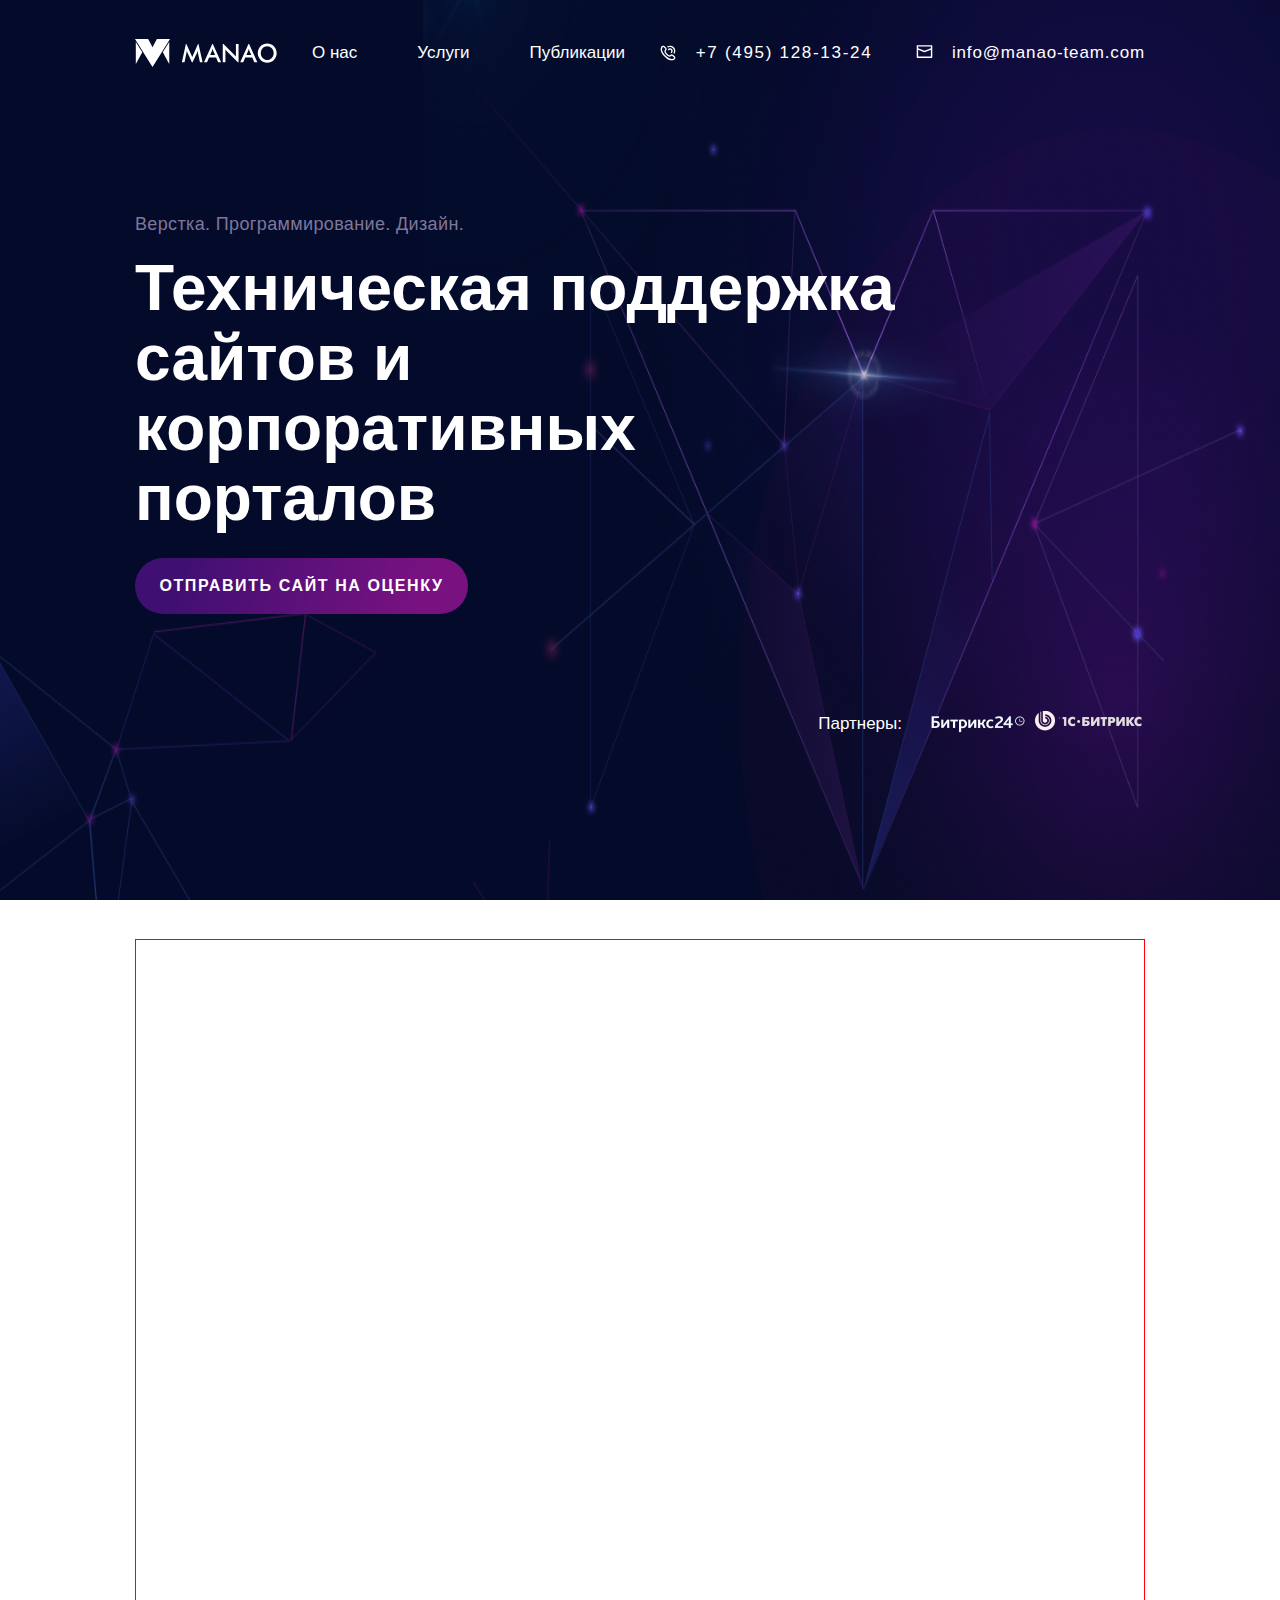
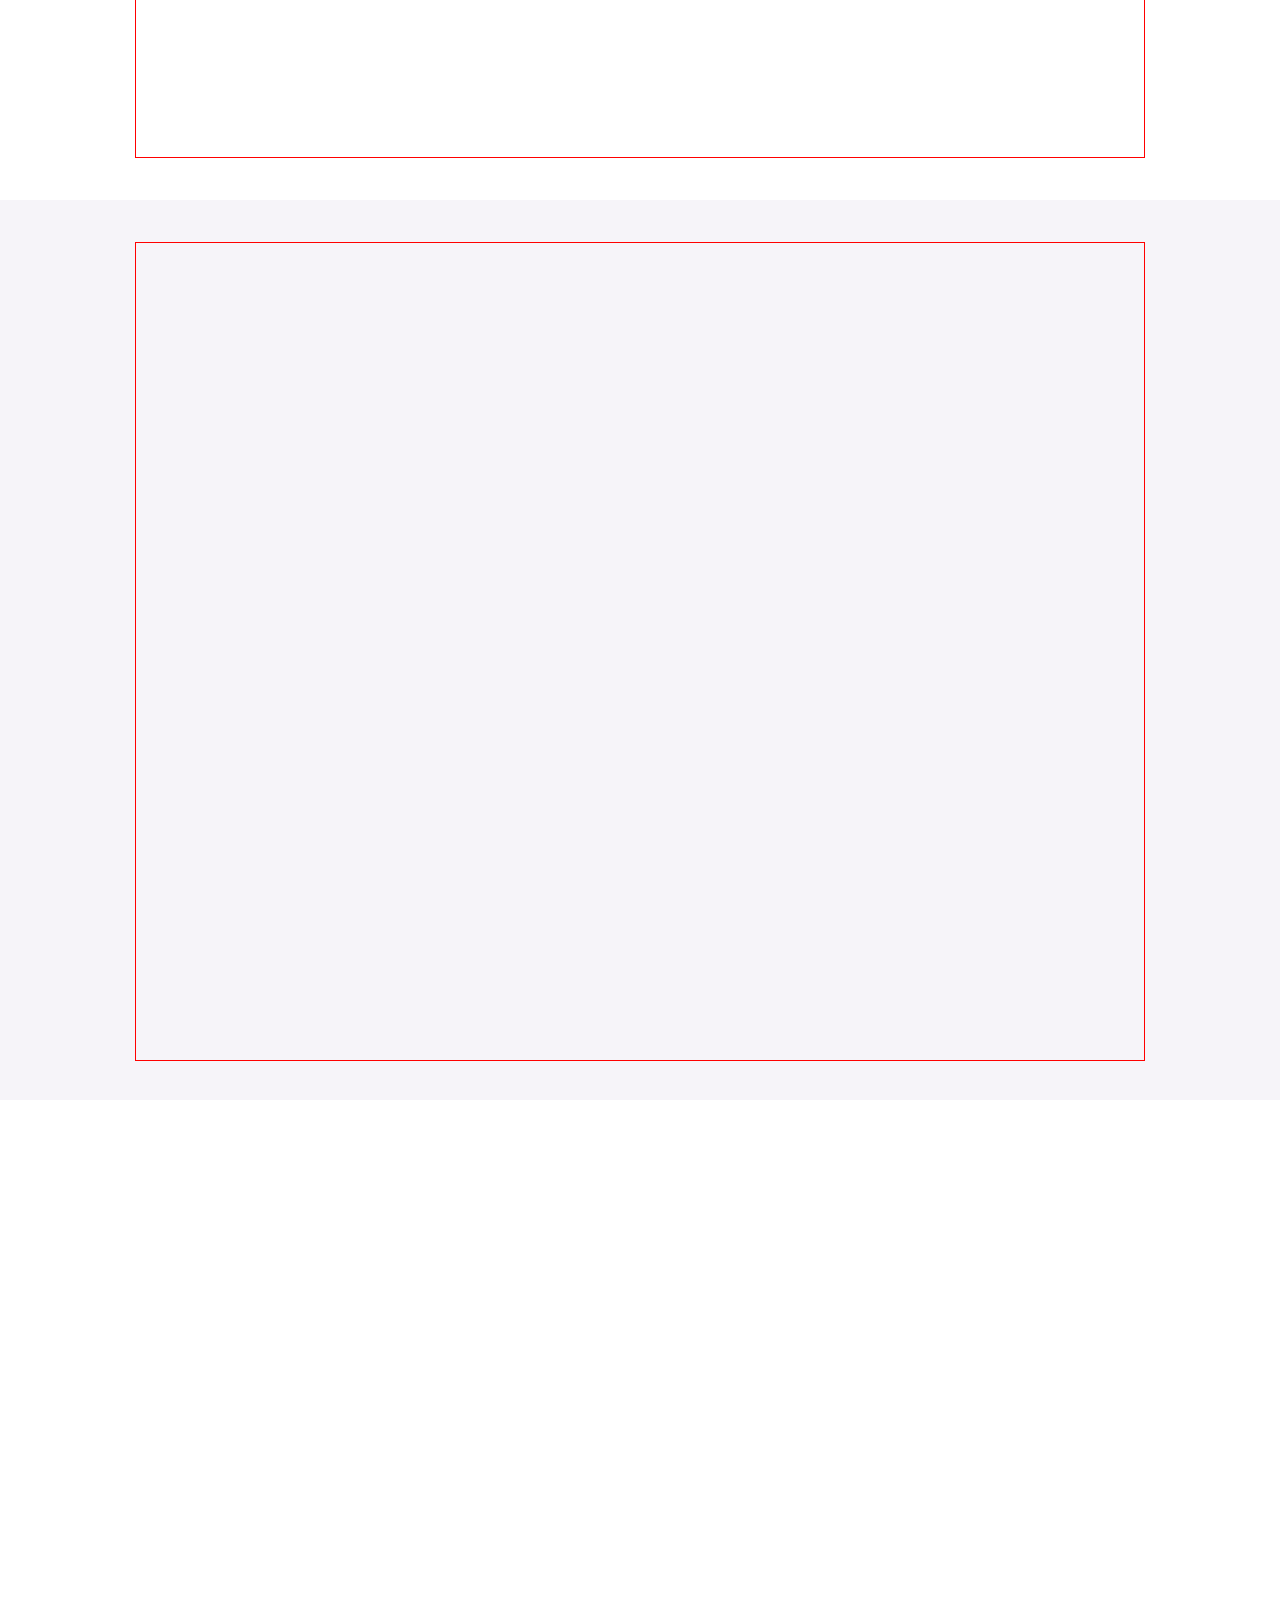
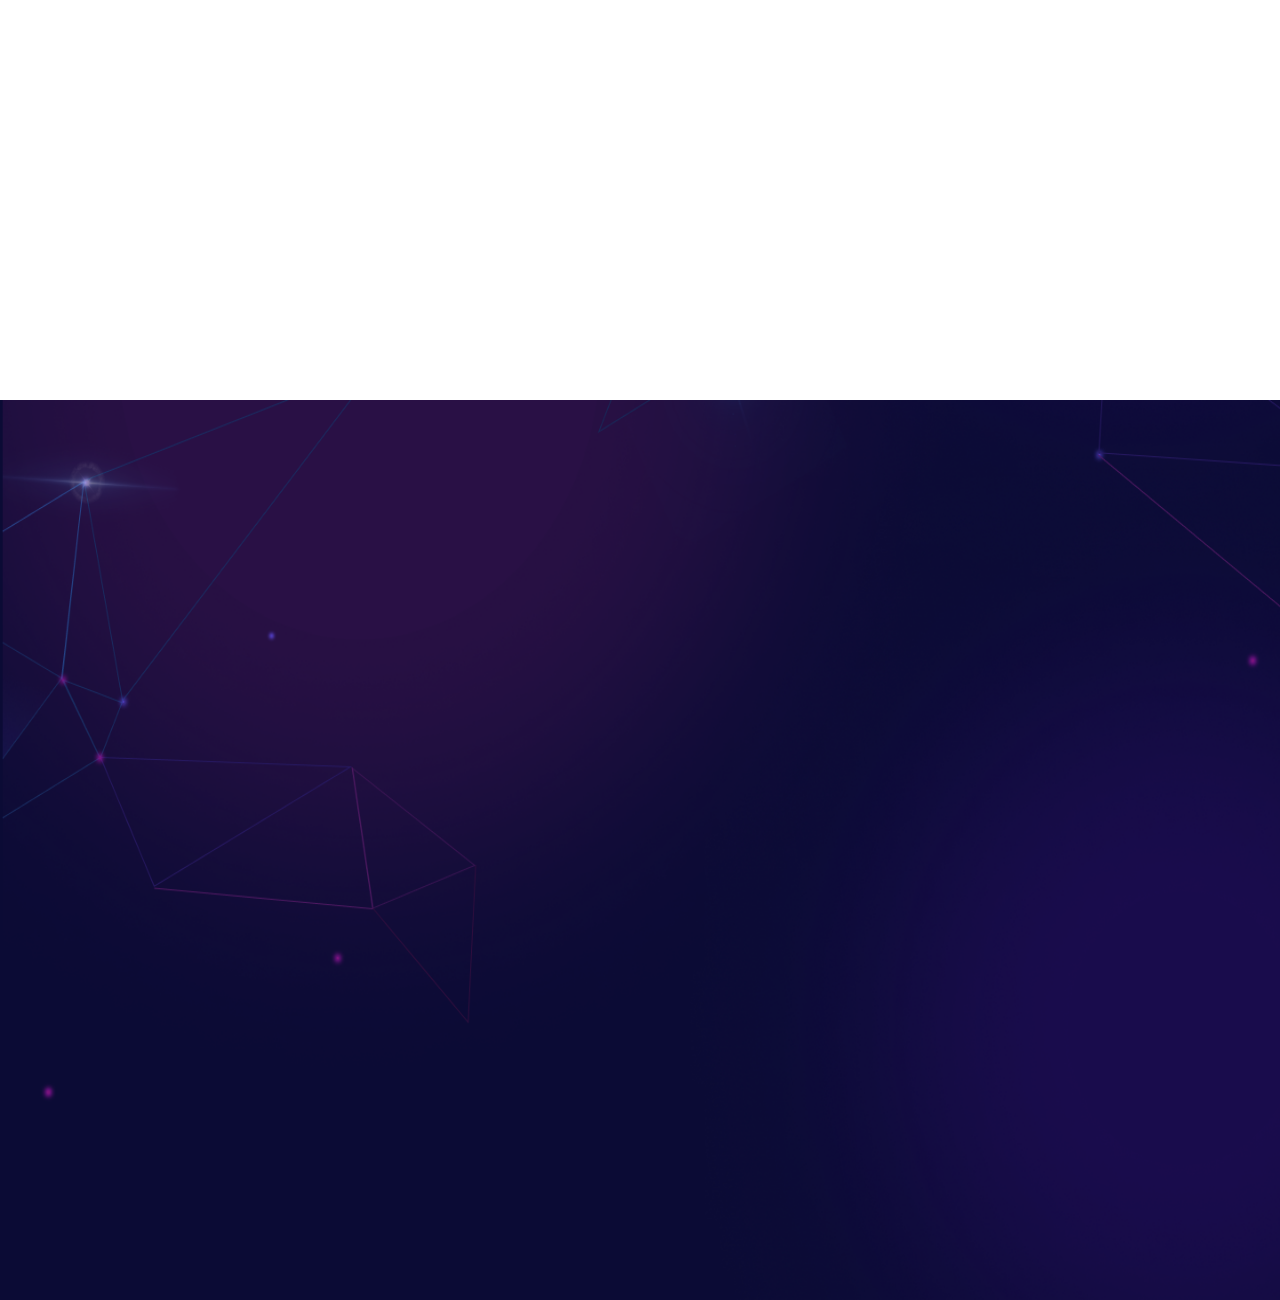
==== html/index.html @ c794deff "start main page, others-blank" ====
<!DOCTYPE html>
<html lang="ru">
<head>
     <title>ManaoDev</title>
     <meta charset="UTF-8">
     <meta http-equiv="X-UA-Compatible" content="IE=edge">
     <meta name="viewport" content="width=device-width, initial-scale=1.0">
     <link rel="stylesheet" type="text/css" href="../css/style.css">
     <link href="http://fonts.cdnfonts.com/css/tt-commons" rel="stylesheet">
     <link href="http://fonts.cdnfonts.com/css/pragmatica-extralight" rel="stylesheet">
     <script src="https://code.jquery.com/jquery-3.5.0.js"></script>
</head>
<body>
     <div class="main-container">
          <div class="main">
               <header class="header">
                    <div class="header__parts header-logo">
                         <img src="../resource/img/logoIMG.svg" alt="logoIMG">
                         <img src="../resource/img/logo.svg" alt="logotext">
                    </div>
                    <div class="header__parts header-menu">
                         <div class="header-menu__links">О нас</div>
                         <div class="header-menu__links">Услуги</div>
                         <div class="header-menu__links">Публикации</div>
                    </div>
                    <div class="header__parts header-info">
                         <div class="header-info__tel">
                              <img src="../resource/img/tel.svg" alt="tel">
                              <span>+7 (495) 128-13-24</span>
                         </div>
                         <div class="header-info__mail">
                              <img src="../resource/img/mail.svg" alt="mail">
                              <span>info@manao-team.com</span>
                         </div>
                    </div>
               </header>
               <div class="main__content">
                    <span class="small-text">Верстка. Программирование. Дизайн.</span>
                    <span class="h-text">Техническая поддержка сайтов и корпоративных порталов</span>
                    <div class="send-btn">Отправить сайт на оценку</div>
               </div>
               <div class="main__footer">
                    <span class="main__footer-text">Партнеры:</span>
                    <img src="../resource/img/bitrix.png" alt="bitrix">
                    <img src="../resource/img/1cLogo.png" alt="1cLogo">
                    <img src="../resource/img/1cLogo2.png" alt="1cLogo2">
               </div>
          </div>
          
     </div>
     <div class="about-container">
          <div class="about"></div>
     </div>
     <div class="serv-container">
          <div class="serv"></div>
     </div>
     <div class="public-container">
          <div class="public"></div>
     </div>
     <div class="send-container">
          <div class="send"></div>
     </div>
     <footer></footer>
</body>
<script src="../js/script.js"></script>
</html>
---- css/style.css ----
@charset "UTF-8";
/*Обнуление*/
* {
  padding: 0;
  margin: 0;
  border: 0;
}

*, *:before, *:after {
  box-sizing: border-box;
}

:focus, :active {
  outline: none;
}

a:focus, a:active {
  outline: none;
}

nav, footer, header, aside {
  display: block;
}

html, body {
  height: 100%;
  width: 100%;
  font-size: 100%;
  line-height: 1;
  font-size: 14px;
  -ms-text-size-adjust: 100%;
  -moz-text-size-adjust: 100%;
  -webkit-text-size-adjust: 100%;
}

input, button, textarea {
  font-family: inherit;
}

input::-ms-clear {
  display: none;
}

button {
  cursor: pointer;
}

button::-moz-focus-inner {
  padding: 0;
  border: 0;
}

a, a:visited {
  text-decoration: none;
}

a:hover {
  text-decoration: none;
}

ul li {
  list-style: none;
}

img {
  vertical-align: top;
}

h1, h2, h3, h4, h5, h6 {
  font-size: inherit;
  font-weight: inherit;
}

/*--------------------*/
body {
  width: 100%;
  height: 100%;
}

.send-container, .public-container, .serv-container, .about-container, .main-container {
  padding: 39px 135px 42px;
  font-size: 16px;
  width: 100%;
  height: 100%;
  background-position: 0 0;
  background-repeat: no-repeat;
  background-size: 100% 100%;
}

.main-container {
  background-image: url("../resource/img/banner.png");
}

.main, .about, .serv, .public, .send {
  display: flex;
  font-style: normal;
}

.main {
  display: flex;
  flex-direction: column;
  font-family: "TT Commons", sans-serif;
  font-weight: 500;
  font-size: 17px;
  line-height: 16px;
  color: #FFFFFF;
}
.main__content {
  display: flex;
  flex-direction: column;
}
.main__content * {
  cursor: default;
}
.main__footer {
  display: flex;
  flex-direction: row;
  justify-content: flex-end;
  align-items: center;
  margin-top: 97px;
}
.main__footer-text {
  font-size: "TT Commons", sans-serif;
  font-weight: 400;
  font-size: 17px;
  line-height: 24px;
  margin-right: 22px;
  cursor: default;
}

.header {
  display: flex;
  flex-direction: row;
  width: 100%;
  justify-content: space-between;
  align-items: center;
}
.header__parts {
  display: flex;
}

.header-logo img:last-child {
  margin-left: 9.64px;
}

.header-menu__links {
  cursor: pointer;
  transition: 0.3s;
}
.header-menu__links:hover {
  color: #7E779A;
}
.header-menu__links:nth-child(2) {
  margin: 0px 60px;
}

.header-info {
  cursor: default;
}
.header-info__tel {
  letter-spacing: 0.1em;
  margin-right: 44px;
}
.header-info__mail {
  letter-spacing: 0.05em;
}
.header-info img {
  margin-right: 13px;
}

.small-text {
  display: flex;
  font-family: "Pragmatica ExtraLight", sans-serif;
  font-weight: 400;
  font-size: 18px;
  line-height: 26px;
  letter-spacing: 0.02em;
  color: #7E779A;
  margin-top: 144px;
}

.h-text {
  display: flex;
  font-weight: 700;
  font-size: 64px;
  line-height: 70px;
  max-width: 794px;
  margin-top: 16px;
}

.send-btn {
  display: flex;
  background: linear-gradient(105.96deg, #3F0F72 13.07%, #791281 85.2%);
  border-radius: 90px;
  width: 333px;
  height: 56px;
  font-weight: 600;
  font-size: 16px;
  line-height: 14px;
  letter-spacing: 0.1em;
  text-transform: uppercase;
  justify-content: center;
  align-items: center;
  cursor: pointer;
  margin-top: 25px;
}

.serv-container {
  background: #F6F4F9;
  transform: matrix(1, 0, 0, -1, 0, 0);
}

.send-container {
  background-image: url("../resource/img/sendBG.png");
}

.about {
  height: 100%;
  border: 1px solid red;
}

.serv {
  height: 100%;
  border: 1px solid red;
}
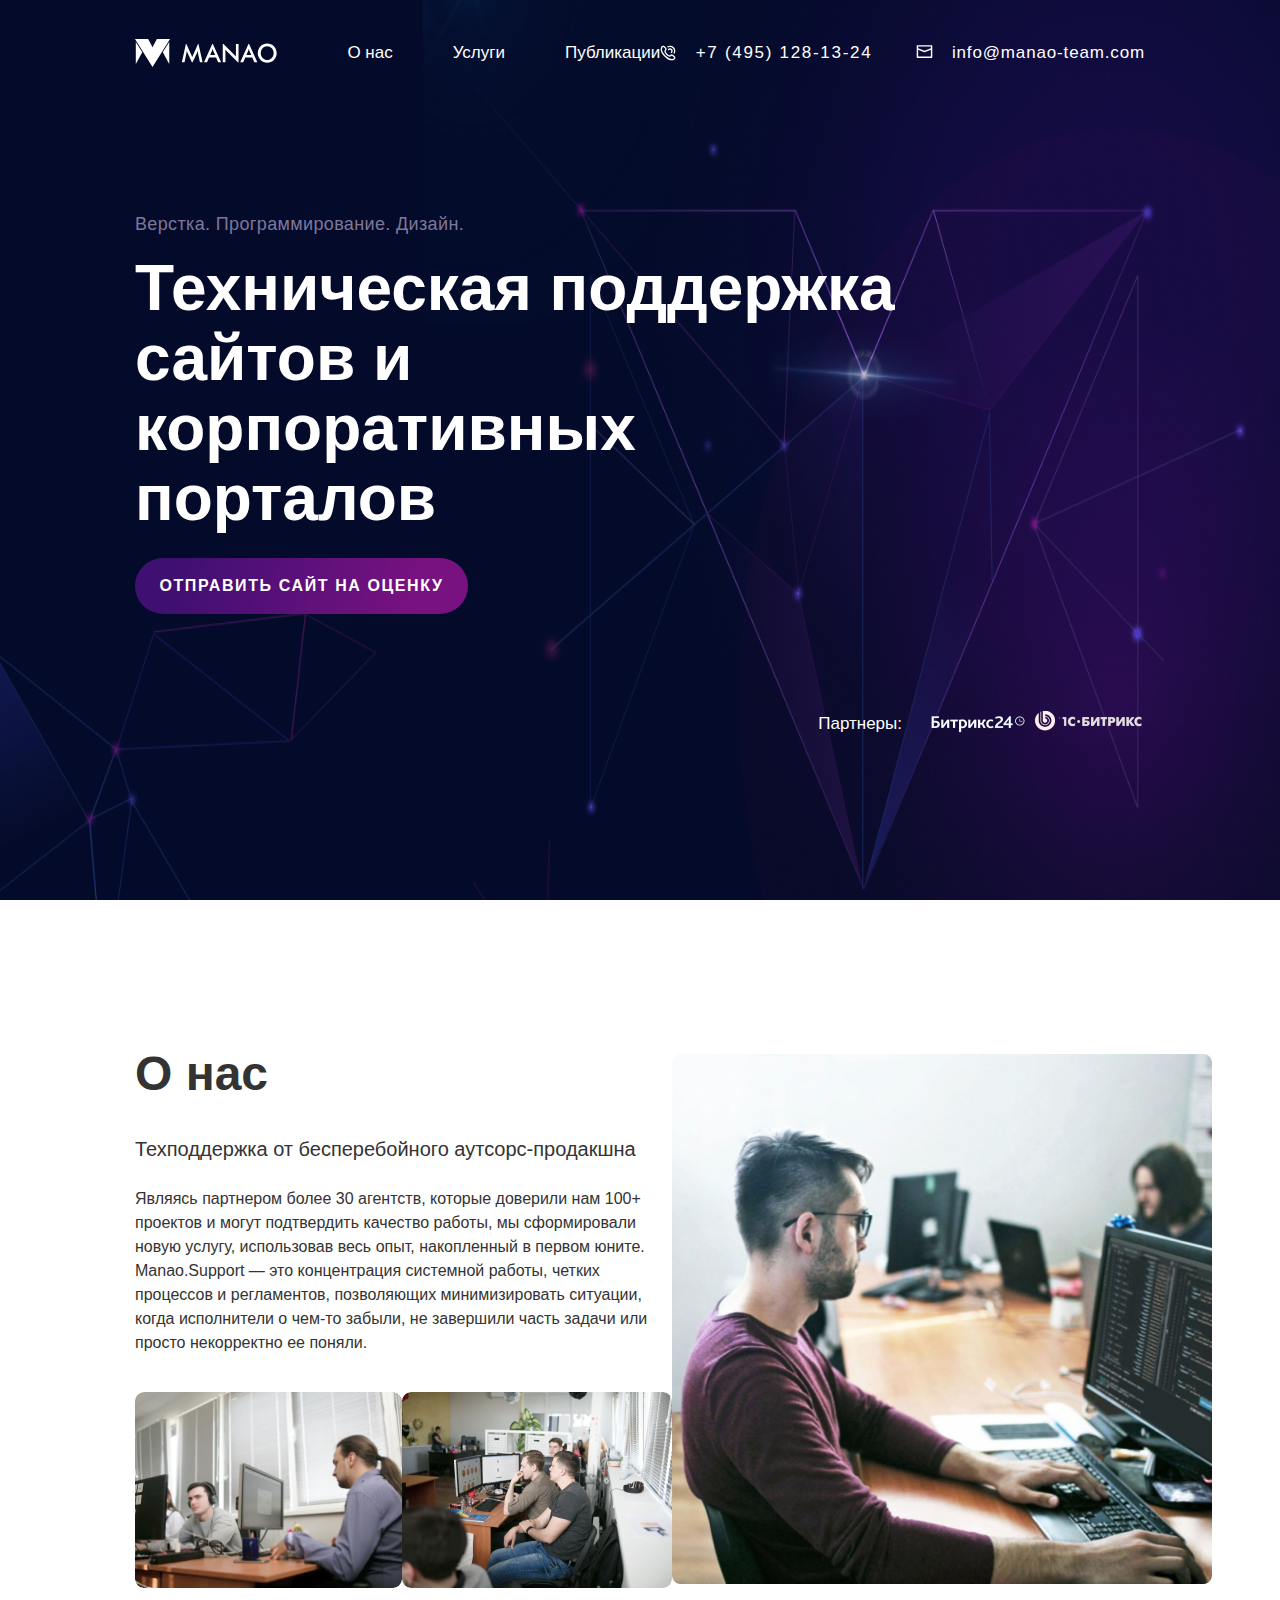
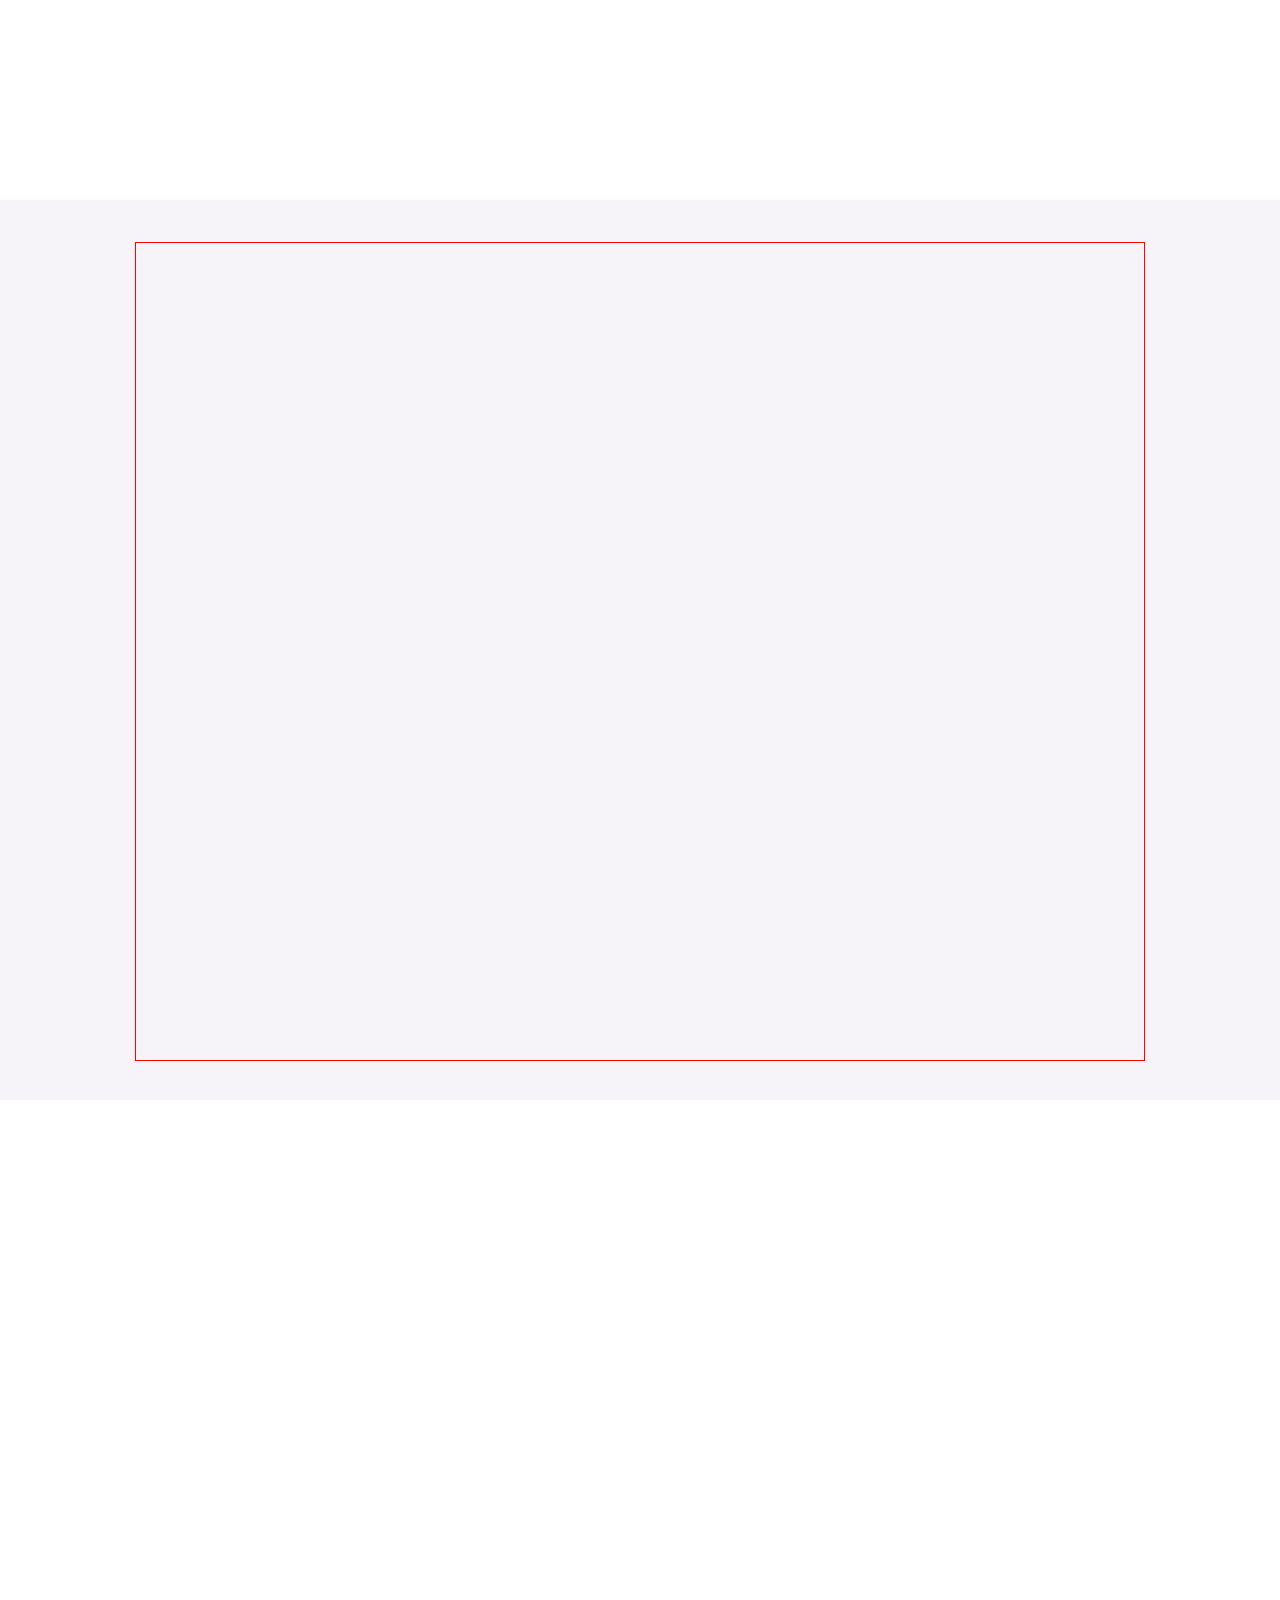
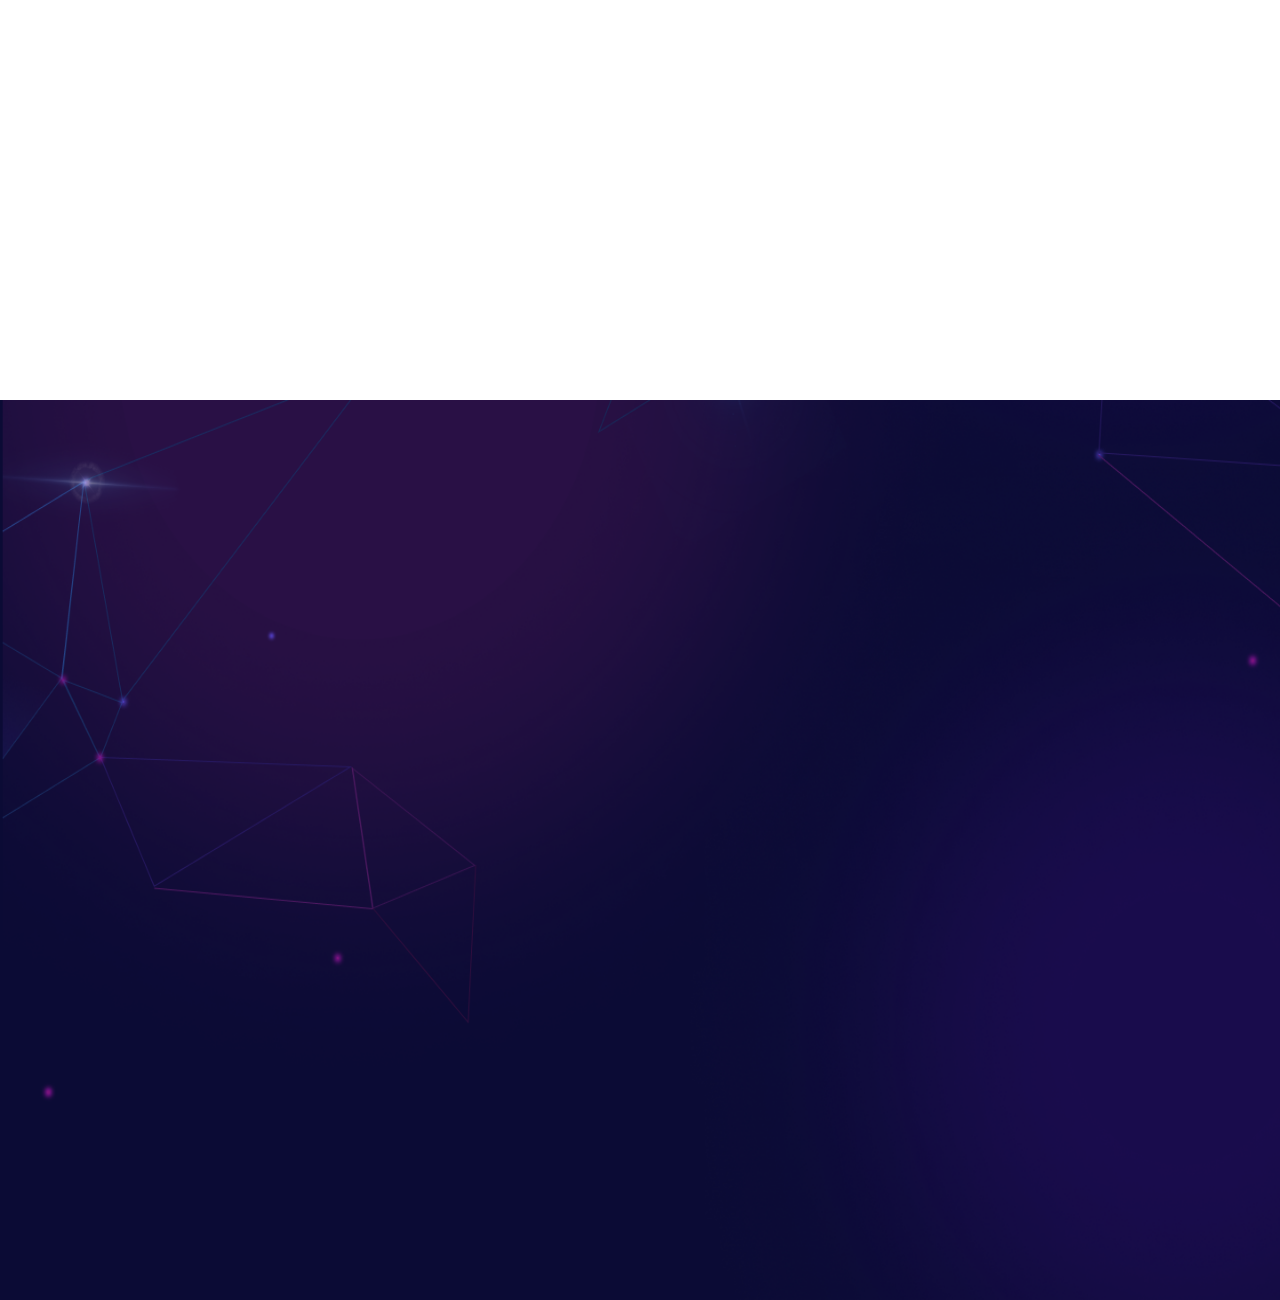
==== commit c62b3b28: "links work, second page done" ====
--- a/html/index.html
+++ b/html/index.html
@@ -8,10 +8,11 @@
      <link rel="stylesheet" type="text/css" href="../css/style.css">
      <link href="http://fonts.cdnfonts.com/css/tt-commons" rel="stylesheet">
      <link href="http://fonts.cdnfonts.com/css/pragmatica-extralight" rel="stylesheet">
+     <link href="https://allfont.net/allfont.css?fonts=pragmatica" rel="stylesheet">
      <script src="https://code.jquery.com/jquery-3.5.0.js"></script>
 </head>
 <body>
-     <div class="main-container">
+     <div class="main-container" id="main">
           <div class="main">
                <header class="header">
                     <div class="header__parts header-logo">
@@ -19,10 +20,10 @@
                          <img src="../resource/img/logo.svg" alt="logotext">
                     </div>
                     <div class="header__parts header-menu">
-                         <div class="header-menu__links">О нас</div>
-                         <div class="header-menu__links">Услуги</div>
-                         <div class="header-menu__links">Публикации</div>
-                    </div>
+                         <a class="header-menu__links" href="#about">О нас</a>
+                         <a class="header-menu__links" href="#serv">Услуги</a>
+                         <a class="header-menu__links" href="#public">Публикации</a>
+                    </a>
                     <div class="header__parts header-info">
                          <div class="header-info__tel">
                               <img src="../resource/img/tel.svg" alt="tel">
@@ -48,13 +49,37 @@
           </div>
           
      </div>
-     <div class="about-container">
-          <div class="about"></div>
+     <div class="about-container" id="about">
+          <div class="about">
+               <div class="about__left">
+                    <div class="about-title">О нас</div>
+                    <div class="about-text">
+                         <span>Техподдержка от бесперебойного аутсорс-продакшна</span>
+                         <br><br>
+                         <p>Являясь партнером более 30 агентств, которые доверили нам 
+                              100+ проектов и могут подтвердить качество работы, 
+                              мы сформировали новую услугу, использовав весь опыт, 
+                              накопленный в первом юните. <br>
+                              Manao.Support — это концентрация 
+                              системной работы, четких процессов и регламентов, позволяющих 
+                              минимизировать ситуации, когда исполнители о чем-то забыли, не 
+                              завершили часть задачи или просто некорректно ее поняли.
+                         </p>
+                    </div>
+                    <div class="about-imgs">
+                         <img src="../resource/img/aboutSimg1.png" alt="aboutSimg1">
+                         <img src="../resource/img/aboutSimg2.png" alt="aboutSimg2">
+                    </div>
+               </div>
+               <div class="about__right">
+                    <img src="../resource/img/aboutBimg.png" alt="aboutBimg">
+               </div>
+          </div>
      </div>
-     <div class="serv-container">
+     <div class="serv-container" id="serv">
           <div class="serv"></div>
      </div>
-     <div class="public-container">
+     <div class="public-container" id="public">
           <div class="public"></div>
      </div>
      <div class="send-container">
--- a/css/style.css
+++ b/css/style.css
@@ -72,6 +72,10 @@
 }
 
 /*--------------------*/
+html {
+  scroll-behavior: smooth !important;
+}
+
 body {
   width: 100%;
   height: 100%;
@@ -144,6 +148,8 @@
 }
 
 .header-menu__links {
+  display: flex;
+  color: #FFFFFF;
   cursor: pointer;
   transition: 0.3s;
 }
@@ -216,7 +222,58 @@
 
 .about {
   height: 100%;
-  border: 1px solid red;
+  margin-top: 115px;
+  display: flex;
+  flex-direction: row;
+  justify-content: space-between;
+}
+.about__left {
+  display: flex;
+  flex-direction: column;
+  color: #333333;
+  max-width: 570px;
+}
+.about__left .about-title {
+  font-family: "TT Commons", sans-serif;
+  font-weight: 700;
+  font-size: 48px;
+  line-height: 40px;
+}
+.about__left .about-text {
+  font-family: "Pragmatica ExtraLight", sans-serif;
+  font-style: normal;
+  margin-top: 33px;
+}
+.about__left .about-text span {
+  font-family: "Pragmatica", sans-serif;
+  font-weight: bolder;
+  font-size: 20px;
+  line-height: 44px;
+  font-weight: 500;
+}
+.about__left .about-text p {
+  font-size: 20px;
+  font-weight: 400;
+  font-size: 16px;
+  line-height: 24px;
+}
+.about__left .about-imgs {
+  display: flex;
+  justify-content: space-between;
+  margin-top: 37px;
+}
+.about__left .about-imgs img {
+  display: flex;
+  border-radius: 9px;
+  max-width: 270px;
+  max-height: 196px;
+}
+.about__right {
+  display: flex;
+}
+.about__right img {
+  max-width: 540px;
+  max-height: 530px;
 }
 
 .serv {
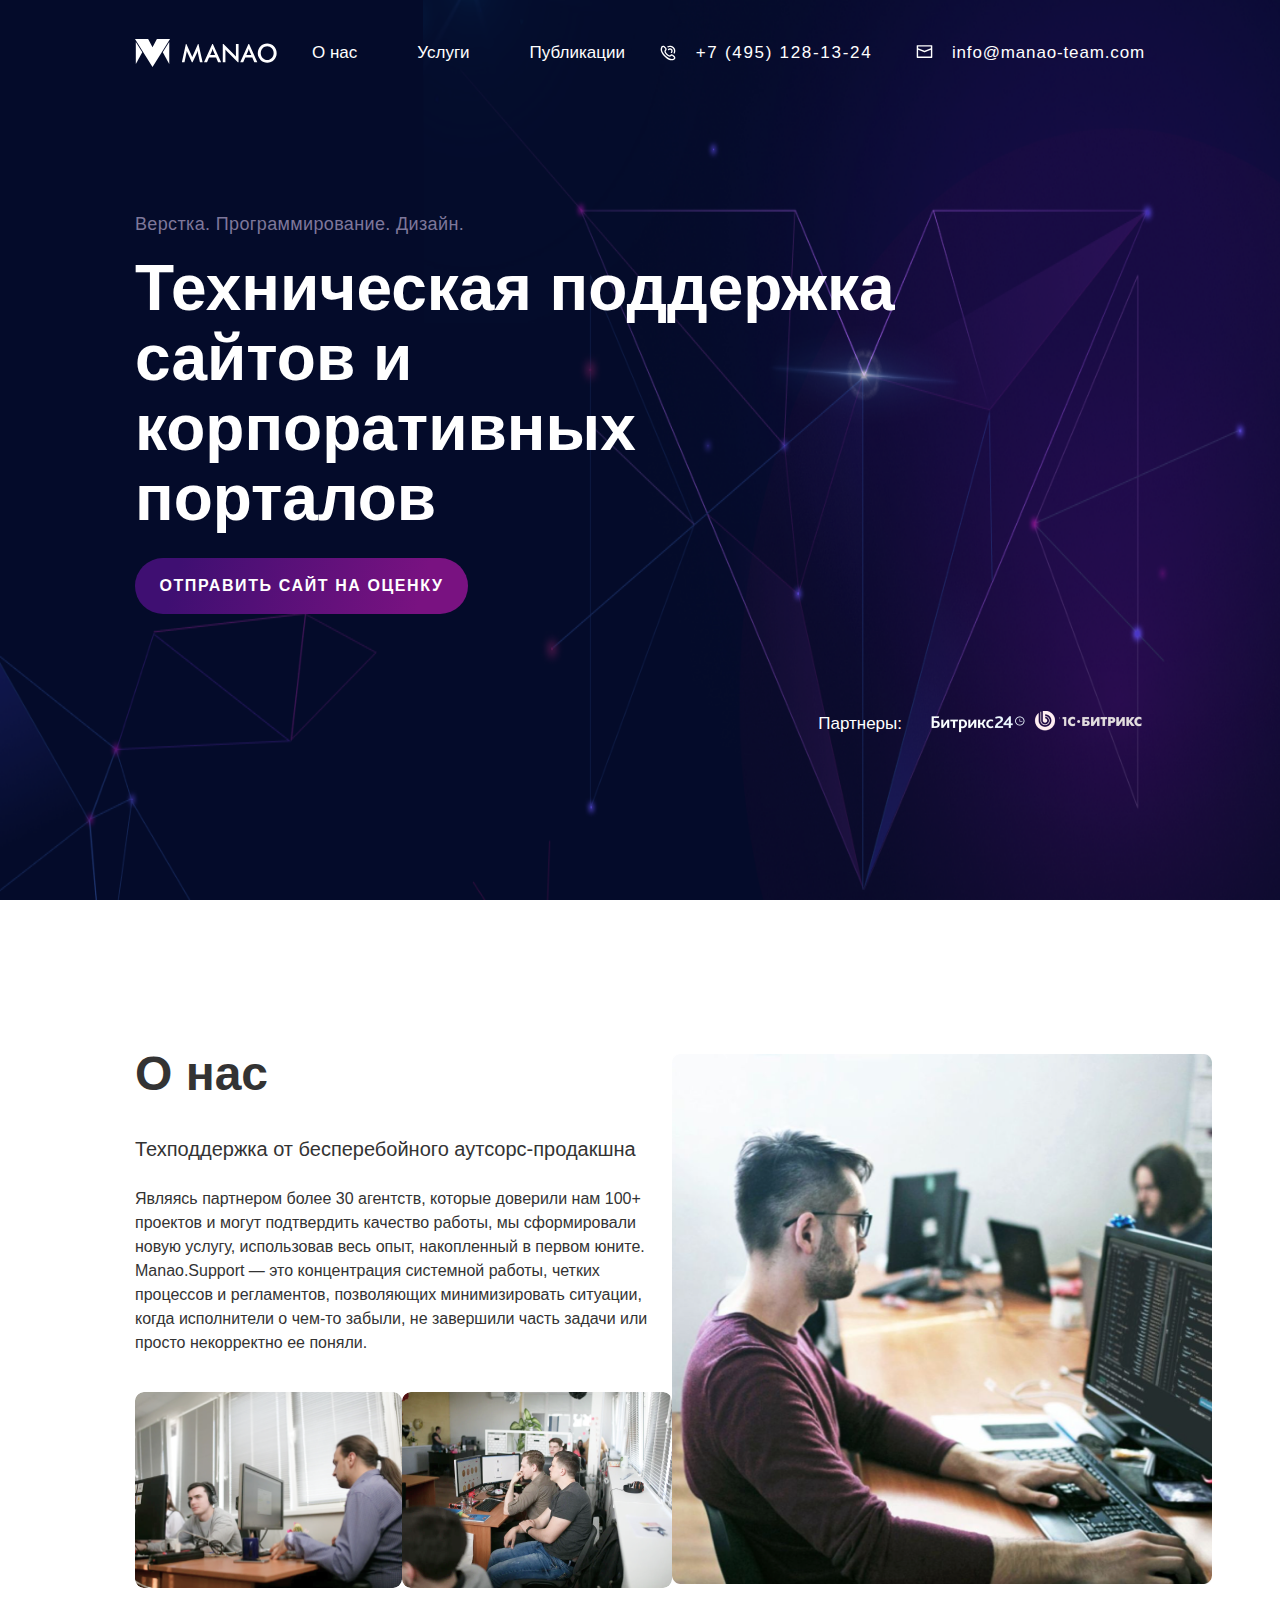
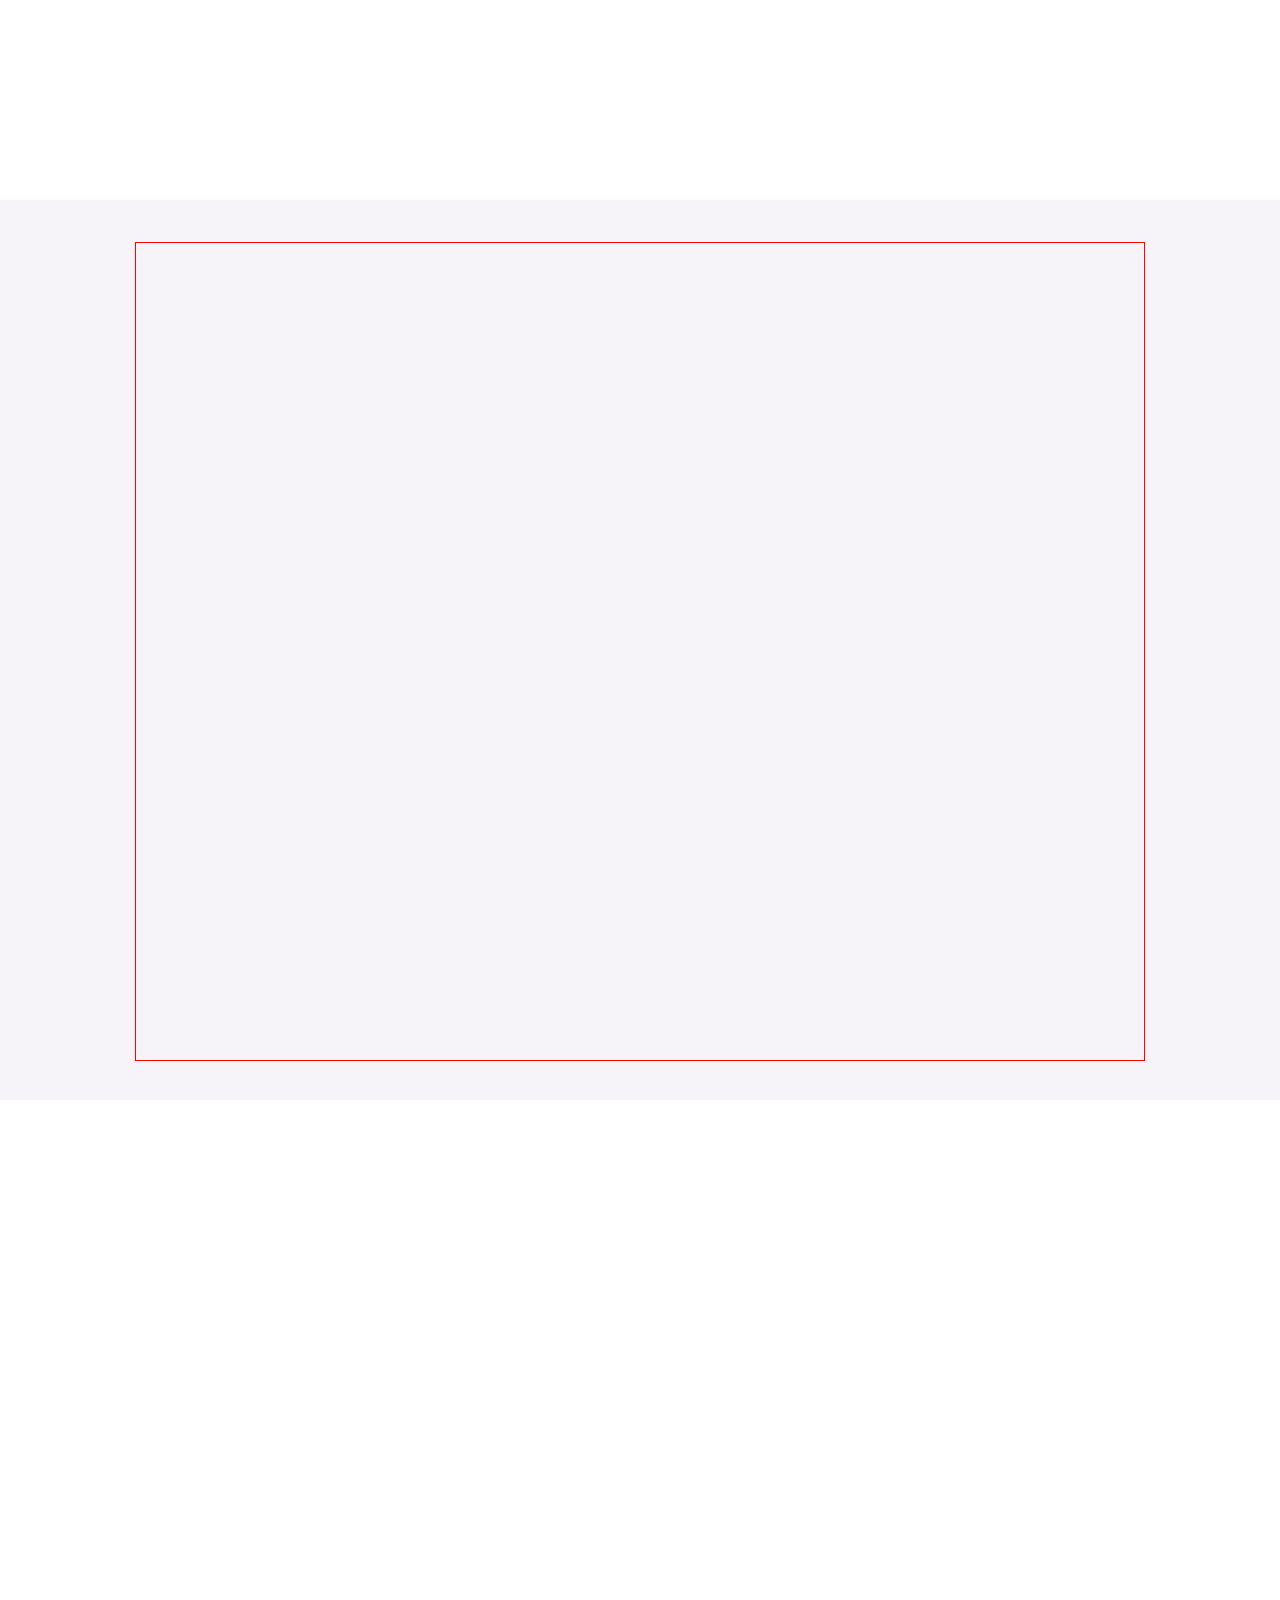
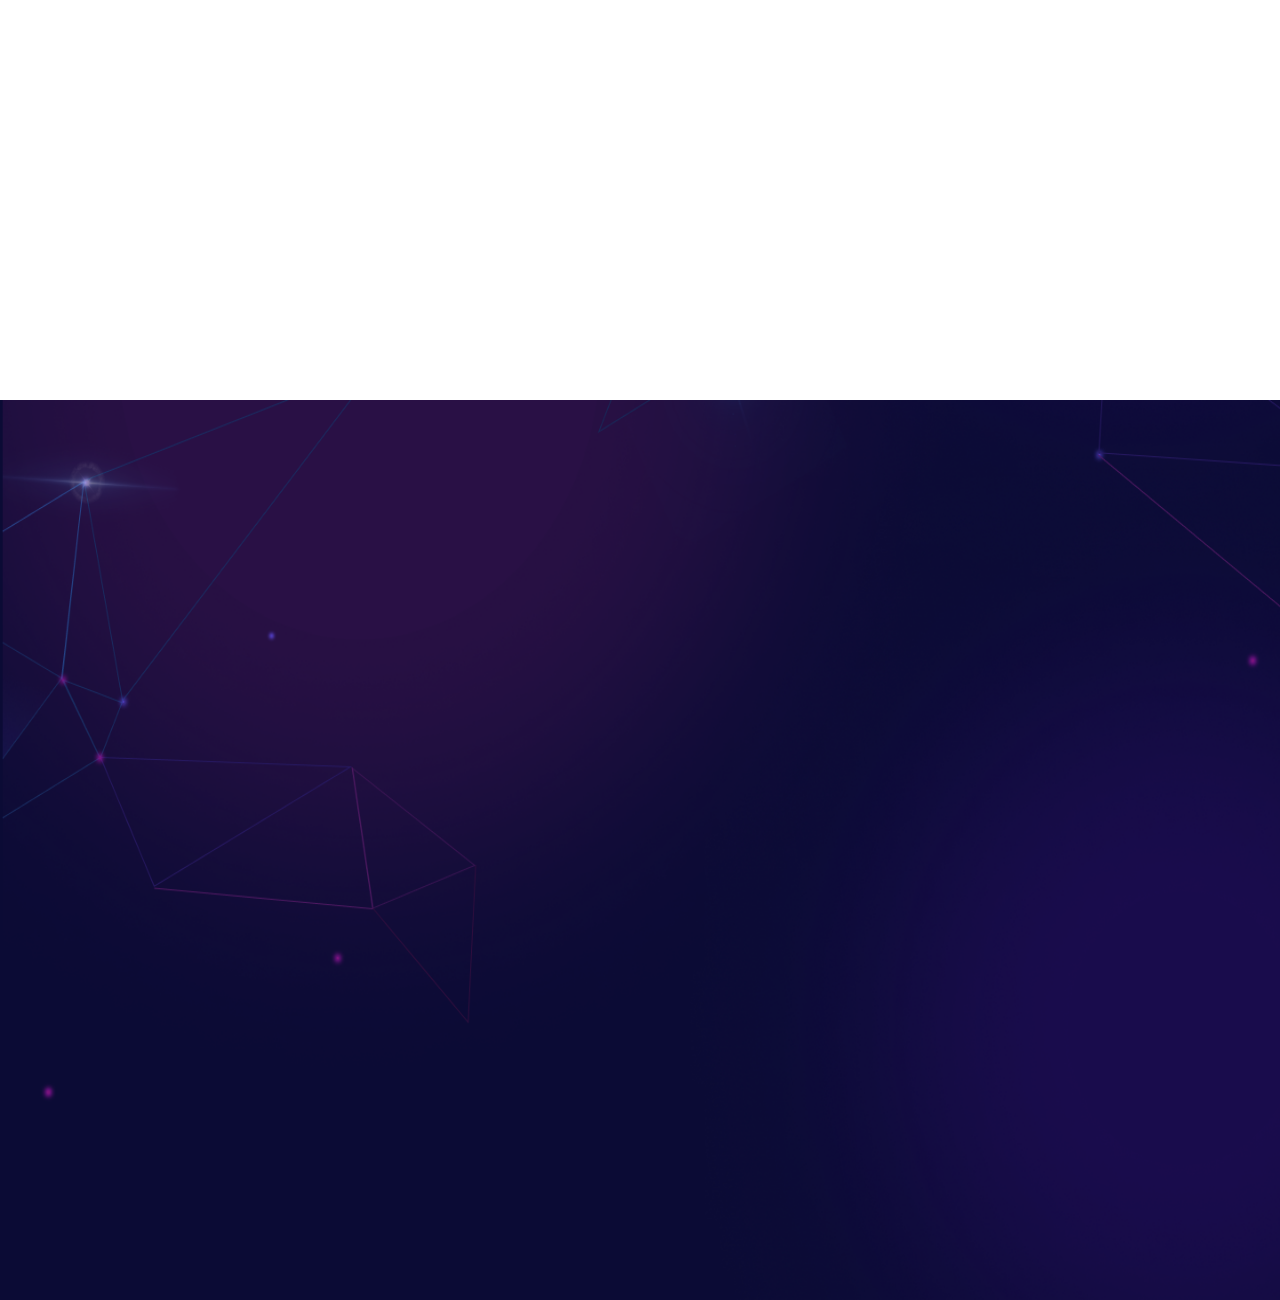
==== commit a3ede20a: "fix menu parts" ====
--- a/html/index.html
+++ b/html/index.html
@@ -23,7 +23,7 @@
                          <a class="header-menu__links" href="#about">О нас</a>
                          <a class="header-menu__links" href="#serv">Услуги</a>
                          <a class="header-menu__links" href="#public">Публикации</a>
-                    </a>
+                    </div>
                     <div class="header__parts header-info">
                          <div class="header-info__tel">
                               <img src="../resource/img/tel.svg" alt="tel">
@@ -38,7 +38,7 @@
                <div class="main__content">
                     <span class="small-text">Верстка. Программирование. Дизайн.</span>
                     <span class="h-text">Техническая поддержка сайтов и корпоративных порталов</span>
-                    <div class="send-btn">Отправить сайт на оценку</div>
+                    <a class="send-btn" href="#send">Отправить сайт на оценку</a>
                </div>
                <div class="main__footer">
                     <span class="main__footer-text">Партнеры:</span>
@@ -82,7 +82,7 @@
      <div class="public-container" id="public">
           <div class="public"></div>
      </div>
-     <div class="send-container">
+     <div class="send-container" id="send">
           <div class="send"></div>
      </div>
      <footer></footer>
--- a/css/style.css
+++ b/css/style.css
@@ -209,6 +209,7 @@
   align-items: center;
   cursor: pointer;
   margin-top: 25px;
+  color: #FFFFFF;
 }
 
 .serv-container {
